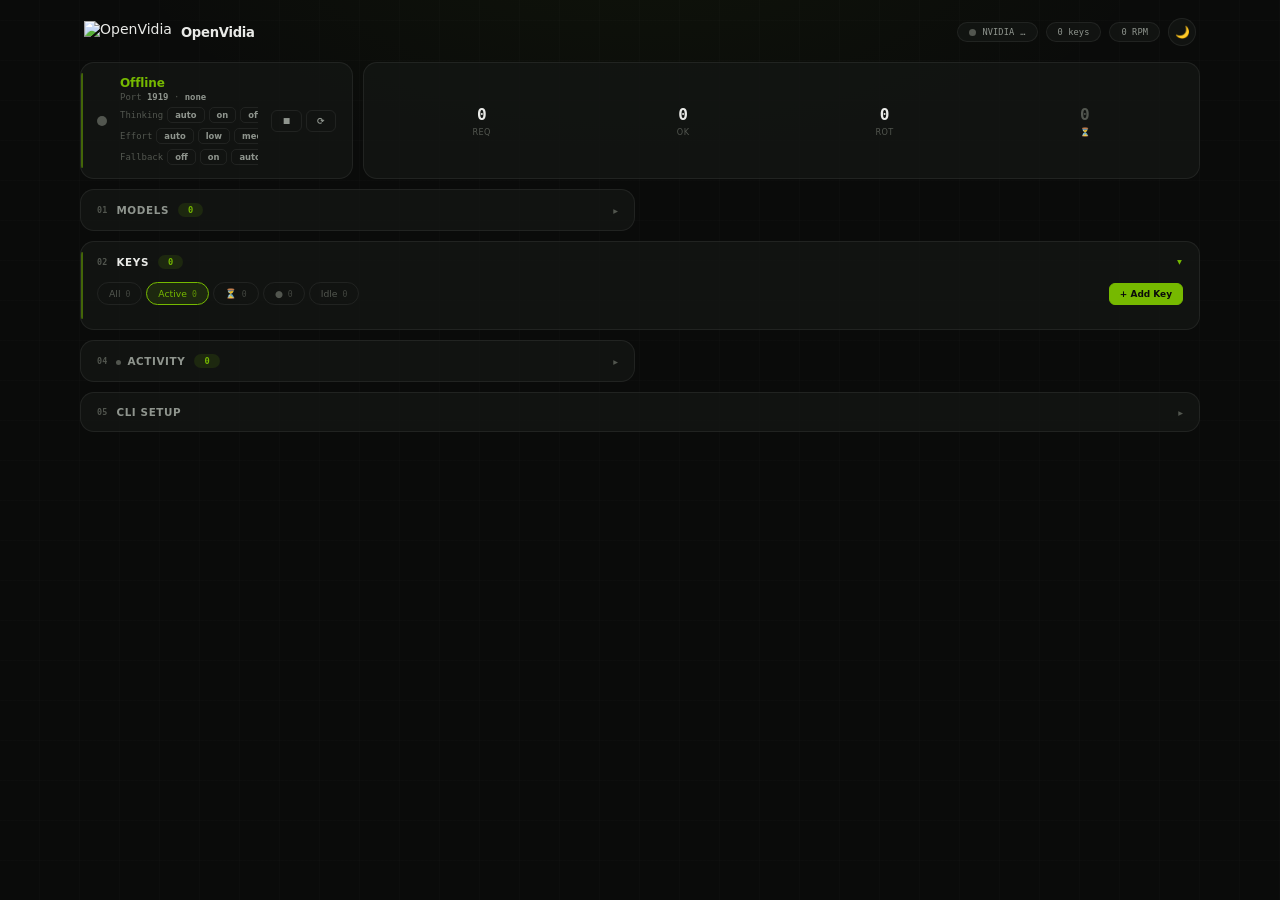
==== openvidia/web/index.html @ 31b2cf1f "feat(ui): upstream health badge, model health status and auto-refresh catalog" ====
<!doctype html>
<html lang="en" data-theme="dark">
  <head>
    <meta charset="UTF-8" />
    <meta name="viewport" content="width=device-width, initial-scale=1.0, maximum-scale=1.0, user-scalable=no" />
    <meta name="description" content="OpenVidia — local multi-key proxy control panel for NVIDIA-hosted models." />
    <title>OpenVidia</title>
    <link rel="icon" type="image/x-icon" href="favicon.ico">
    <link rel="stylesheet" href="styles.css" />
  </head>
  <body>
    <div id="bg-canvas"></div>
    <div id="toast-container"></div>

    <div id="app">
      <header>
        <div class="logo">
          <img src="logo.png" alt="OpenVidia" class="logo-img">
          <span class="logo-text">OpenVidia</span>
        </div>
        <div class="header-right">
          <span class="header-stat upstream-badge" id="hUpstream" title="NVIDIA upstream health — probed every 30s">
            <span class="up-dot" id="upDot"></span> NVIDIA <span id="upText">…</span>
          </span>
          <span class="header-stat" id="hKeyCount">0 keys</span>
          <span class="header-stat" id="hRpm">0 RPM</span>
          <button class="theme-btn" id="themeToggle" title="Toggle theme">🌙</button>
        </div>
      </header>

      <div class="bento">
        <!-- ── STATUS (cell-status) ── -->
        <div class="bento-cell cell-status">
          <span class="indicator-dot" id="statusDot"><span class="pulse-dot running"></span></span>
          <div class="status-info">
            <span class="status-label" id="statusText">Running</span>
            <span class="status-meta">Port <strong id="portDisplay">1919</strong> · <strong id="activeModelDisplay">none</strong></span>
            <!-- Reasoning toggle: a hybrid model emits nothing until it stops
                 thinking, which is the difference between a 2s and a 160s
                 first token. Applies to the active model. -->
            <span class="status-meta think-row">
              Thinking
              <button class="btn btn-xs think-btn" data-think="auto" title="Leave it to the model">auto</button>
              <button class="btn btn-xs think-btn" data-think="on" title="Force reasoning on">on</button>
              <button class="btn btn-xs think-btn" data-think="off" title="Force reasoning off — much faster first token">off</button>
            </span>
            <!-- Reasoning effort: granularità oltre on/off.
                 low = fast/zero thinking, medium = balanced, high = deep/focused -->
            <span class="status-meta effort-row">
              Effort
              <button class="btn btn-xs effort-btn" data-effort="auto" title="Defer to thinking toggle">auto</button>
              <button class="btn btn-xs effort-btn" data-effort="low" title="Fast — no reasoning, temp 0.7">low</button>
              <button class="btn btn-xs effort-btn" data-effort="medium" title="Balanced — thinking on, temp 0.5">med</button>
              <button class="btn btn-xs effort-btn" data-effort="high" title="Deep — thinking on, temp 0.2">high</button>
            </span>
            <span class="status-meta fallback-row">
              Fallback
              <button class="btn btn-xs fallback-btn" data-fallback="off" title="Never failover — return 503 if model is down">off</button>
              <button class="btn btn-xs fallback-btn" data-fallback="on" title="Always failover to next healthy preset">on</button>
              <button class="btn btn-xs fallback-btn" data-fallback="auto" title="Failover only when circuit is open">auto</button>
            </span>
          </div>
          <div class="status-acts">
            <button class="btn btn-sm" id="stopBtn" title="Stop">⏹</button>
            <button class="btn btn-sm" id="startBtn" title="Start" style="display:none">▶</button>
            <button class="btn btn-sm" id="restartBtn" title="Restart">⟳</button>
          </div>
        </div>

        <!-- ── STATS (cell-stats, col-span-3) ── -->
        <div class="bento-cell cell-stats col-span-3">
          <div class="stat-mini"><span class="stat-num" id="statReqs">0</span><span class="stat-label">req</span></div>
          <div class="stat-mini"><span class="stat-num" id="statOk">0</span><span class="stat-label">ok</span></div>
          <div class="stat-mini"><span class="stat-num" id="statRots">0</span><span class="stat-label">rot</span></div>
          <div class="stat-mini" id="cdMini"><span class="stat-num" id="statCooldowns">0</span><span class="stat-label">⏳</span></div>
        </div>

        <!-- ── MODELS (unica lista; ★ Starred = shortlist di scelta rapida) ── -->
        <div class="bento-cell cell-models col-span-2" data-dropdown>
          <div class="bento-hd" data-toggle data-idx="01">
            <span class="bento-ttl">Models</span>
            <span class="bento-badge" id="modelCount">0</span>
            <span class="chevron">▸</span>
          </div>
          <div class="bento-body" data-body>
            <div class="bento-body-inner">
              <div class="browser-filters" id="modelFilters"></div>
              <input type="text" class="browser-input" id="modelSearch" placeholder="Search models…" spellcheck="false" />
              <div class="browser-list" id="modelList"><div class="browser-empty">Loading…</div></div>
            </div>
          </div>
        </div>

        <!-- ── KEY MANAGEMENT (subito dopo status/stats, full width, default aperto) ── -->
        <div class="bento-cell cell-keys col-span-4 open" data-dropdown>
          <div class="bento-hd" data-toggle data-idx="02">
            <span class="bento-ttl">Keys</span>
            <span class="bento-badge" id="keyCount">0</span>
            <span class="chevron">▸</span>
          </div>
          <div class="bento-body" data-body>
            <div class="bento-body-inner">
              <div class="keys-toolbar">
                <div class="key-filters" id="keyFilters">
                  <button class="key-filter" data-filter="all">All <span class="filter-count" id="fAll">0</span></button>
                  <button class="key-filter active" data-filter="active">Active <span class="filter-count" id="fActive">0</span></button>
                  <button class="key-filter" data-filter="cooldown">⏳ <span class="filter-count" id="fCooldown">0</span></button>
                  <button class="key-filter" data-filter="fresh">● <span class="filter-count" id="fFresh">0</span></button>
                  <button class="key-filter" data-filter="idle">Idle <span class="filter-count" id="fIdle">0</span></button>
                </div>
                <button class="btn btn-sm btn-primary" id="addKeyBtn">+ Add Key</button>
              </div>
              <div class="slide-form hidden" id="keyAddForm">
                <input type="text" id="newKeyInput" spellcheck="false" placeholder="nvapi-…" autocomplete="off" />
                <div class="slide-form-actions">
                  <button class="btn btn-sm btn-primary" id="confirmAddKeyBtn">Add</button>
                  <button class="btn btn-sm" id="cancelAddKeyBtn">Cancel</button>
                </div>
              </div>
              <div class="empty-state hidden" id="keysEmpty">
                <div class="empty-ttl">No keys loaded</div>
                <div class="empty-desc">Add keys with the button above</div>
              </div>
              <div id="keysList" class="keys-list"></div>
            </div>
          </div>
        </div>

        <!-- ── ACTIVITY LOG (cell-log, col-span-2) ── -->
        <div class="bento-cell cell-log col-span-2" data-dropdown>
          <div class="bento-hd" data-toggle data-idx="04">
            <span class="bento-ttl"><span class="log-dot" id="logDot"></span>Activity</span>
            <span class="bento-badge" id="logCount">0</span>
            <span class="chevron">▸</span>
          </div>
          <div class="bento-body" data-body>
            <div class="bento-body-inner">
              <div class="log-toolbar">
                <button class="btn btn-sm" id="clearLogBtn">Clear</button>
              </div>
              <div class="log-box" id="logArea">
                <div class="log-empty">Waiting for events…</div>
              </div>
            </div>
          </div>
        </div>

        <!-- ── CLI SETUP (cell-cli, full width) ── -->
        <div class="bento-cell cell-cli col-span-4" data-dropdown>
          <div class="bento-hd" data-toggle data-idx="05">
            <span class="bento-ttl">CLI Setup</span>
            <span class="chevron">▸</span>
          </div>
          <div class="bento-body" data-body>
            <div class="bento-body-inner">
              <div class="cli-tabs" id="cliTabs"></div>
              <div class="cli-setup" id="cliSetup"></div>
            </div>
          </div>
        </div>
      </div>
    </div>

    <script type="module" src="main.js"></script>
  </body>
</html>
---- openvidia/web/styles.css ----
:root {
  --nv-green: #76B900;
  --nv-green-dark: #4a7a00;
  --nv-green-bright: #94E000;
  --nv-green-glow: rgba(118,185,0,0.35);
  --nv-green-soft: rgba(118,185,0,0.12);

  --bg: #0a0b0a;
  --surface: rgba(19,21,19,0.92);
  --surface2: rgba(26,28,26,0.92);
  --surface-raised: rgba(32,35,32,0.95);
  --border: rgba(255,255,255,0.065);
  --border-strong: rgba(255,255,255,0.12);
  --hover: rgba(56,60,56,0.5);

  --text: #e9eae7;
  --text2: #8f958e;
  --text3: #52564f;

  --accent: var(--nv-green);
  --accent-bright: var(--nv-green-bright);
  --accent-soft: var(--nv-green-soft);

  --green: #76B900;
  --red: #ff4d4d;
  --red-soft: rgba(255,77,77,0.12);
  --amber: #ffb020;
  --amber-soft: rgba(255,176,32,0.12);
  --blue: #5b9dff;

  --radius: 14px;
  --radius-sm: 8px;
  --font: 'Inter',system-ui,-apple-system,BlinkMacSystemFont,'Segoe UI',sans-serif;
  --mono: 'JetBrains Mono','Fira Code','Cascadia Code',monospace;

  /* CLI setup module reuses the same tokens as everything else */
  --c-elev: var(--surface2);
  --c-border: var(--border);
  --c-text: var(--text);
  --c-text-dim: var(--text2);
  --c-accent: var(--accent);
  --c-bg: rgba(0,0,0,0.35);
}
[data-theme="light"] {
  --bg: #eef0ec;
  --surface: rgba(255,255,255,0.85);
  --surface2: rgba(247,248,245,0.9);
  --surface-raised: rgba(255,255,255,0.95);
  --border: rgba(0,0,0,0.07);
  --border-strong: rgba(0,0,0,0.14);
  --hover: rgba(200,205,196,0.45);

  --text: #1c1e1a;
  --text2: #5b5f57;
  --text3: #8d9188;

  --accent: var(--nv-green-dark);
  --accent-bright: #3d6600;
  --accent-soft: rgba(74,122,0,0.09);

  --green: #4a7a00;
  --red: #c4372a;
  --red-soft: rgba(196,55,42,0.09);
  --amber: #a06800;
  --amber-soft: rgba(160,104,0,0.1);
  --blue: #1d5ecb;

  --c-bg: rgba(0,0,0,0.03);
}

/* No webfont import. It sat after the :root blocks, where the CSS spec says
   @import is invalid and browsers drop it — so Inter never actually loaded and
   the stacks below have always been what rendered. Making it work would mean a
   local dashboard calling out to Google on every open, which is the opposite of
   what this app is for. The system stacks in --font/--mono stand on their own. */

*,*::before,*::after{margin:0;padding:0;box-sizing:border-box}
html{font-size:14px;-webkit-font-smoothing:antialiased;-moz-osx-font-smoothing:grayscale;-webkit-tap-highlight-color:transparent}
body{
  font-family:var(--font);color:var(--text);background:var(--bg);
  min-height:100vh;display:flex;justify-content:center;padding:16px;
  transition:background .3s ease
}
#bg-canvas{
  position:fixed;inset:0;z-index:0;
  background:
    radial-gradient(ellipse 70% 50% at 50% -10%,rgba(118,185,0,0.05) 0,transparent 60%),
    repeating-linear-gradient(0deg,transparent,transparent 39px,rgba(255,255,255,0.012) 39px,rgba(255,255,255,0.012) 40px),
    repeating-linear-gradient(90deg,transparent,transparent 39px,rgba(255,255,255,0.012) 39px,rgba(255,255,255,0.012) 40px),
    var(--bg);
  transition:background .3s ease
}
[data-theme="light"] #bg-canvas{
  background:
    radial-gradient(ellipse 70% 50% at 50% -10%,rgba(74,122,0,0.04) 0,transparent 60%),
    repeating-linear-gradient(0deg,transparent,transparent 39px,rgba(0,0,0,0.018) 39px,rgba(0,0,0,0.018) 40px),
    repeating-linear-gradient(90deg,transparent,transparent 39px,rgba(0,0,0,0.018) 39px,rgba(0,0,0,0.018) 40px),
    var(--bg);
}
#app{position:relative;z-index:1;width:100%;max-width:1120px;display:flex;flex-direction:column;gap:10px;animation:fadeIn .5s cubic-bezier(.16,1,.3,1)}
@keyframes fadeIn{from{opacity:0;transform:translateY(8px)}to{opacity:1;transform:translateY(0)}}

/* ── Header ─────────────────────────────────── */
header{display:flex;align-items:center;justify-content:space-between;padding:2px 4px 6px}
.logo{display:flex;align-items:center;gap:9px}
.logo-img{height:22px;width:auto;display:block}
.logo-text{font-size:.94rem;font-weight:800;letter-spacing:-.02em}
.header-right{display:flex;align-items:center;gap:8px}
.header-stat{
  font-family:var(--mono);font-size:.62rem;font-weight:500;color:var(--text2);
  background:var(--surface);border:1px solid var(--border);padding:4px 11px;border-radius:100px;
  letter-spacing:.01em
}
.theme-btn{
  width:28px;height:28px;border:1px solid var(--border);border-radius:50%;
  background:var(--surface);color:var(--text2);font-size:.85rem;cursor:pointer;
  display:flex;align-items:center;justify-content:center;transition:background .18s,color .18s,border-color .18s
}
.theme-btn:hover{background:var(--hover);color:var(--text);border-color:var(--border-strong)}

/* ── Upstream (NVIDIA) health badge ──────────── */
.upstream-badge{display:inline-flex;align-items:center;gap:6px;cursor:help}
.up-dot{width:7px;height:7px;border-radius:50%;background:var(--text3);flex:none}
.upstream-badge.up-ok{color:var(--green);border-color:color-mix(in srgb,var(--green) 40%,var(--border))}
.upstream-badge.up-ok .up-dot{background:var(--green);box-shadow:0 0 6px color-mix(in srgb,var(--green) 70%,transparent)}
.upstream-badge.up-slow{color:var(--amber);border-color:color-mix(in srgb,var(--amber) 40%,var(--border))}
.upstream-badge.up-slow .up-dot{background:var(--amber);box-shadow:0 0 6px color-mix(in srgb,var(--amber) 70%,transparent)}
.upstream-badge.up-down{color:var(--red);border-color:color-mix(in srgb,var(--red) 40%,var(--border))}
.upstream-badge.up-down .up-dot{background:var(--red);box-shadow:0 0 6px color-mix(in srgb,var(--red) 70%,transparent)}
.upstream-badge.up-down .pulse{animation:pulseRed 1.6s ease-in-out infinite}
@keyframes pulseRed{0%,100%{opacity:1}50%{opacity:.35}}
.upstream-detail{font-size:.62rem;color:var(--text2);margin-left:2px}

/* ── Model health badge (in the model list) ──── */
.health-badge{
  font-family:var(--mono);font-size:.55rem;font-weight:700;letter-spacing:.04em;
  padding:1px 6px;border-radius:100px;margin-left:6px;flex:none;text-transform:uppercase
}
.health-badge.health-bad{color:#fff;background:var(--red)}
.health-badge.health-slow{color:#1a1a1a;background:var(--amber)}

/* ── Bento Grid ──────────────────────────────── */
.bento{
  display:grid;
  grid-template-columns:repeat(4,1fr);
  grid-auto-rows:auto;
  gap:10px;
}
.col-span-2{grid-column:span 2}
.col-span-3{grid-column:span 3}
.col-span-4{grid-column:span 4}

.bento-cell{
  background:var(--surface);border:1px solid var(--border);border-radius:var(--radius);
  overflow:hidden;position:relative;transition:border-color .2s ease,background .2s ease
}
.bento-cell::before{
  content:'';position:absolute;left:0;top:10px;bottom:10px;width:2px;border-radius:2px;background:var(--accent);
  opacity:0;transition:opacity .2s ease
}
.bento-cell.open::before{opacity:.5}
.bento-cell:hover{border-color:var(--border-strong)}

.bento-hd{
  display:flex;align-items:center;gap:9px;padding:13px 16px;cursor:pointer;
  user-select:none;-webkit-user-select:none
}
.bento-hd::before{
  content:attr(data-idx);font-family:var(--mono);font-size:.6rem;font-weight:600;
  color:var(--text3);letter-spacing:.02em;flex-shrink:0
}
.bento-ttl{font-size:.74rem;font-weight:700;text-transform:uppercase;letter-spacing:.06em;color:var(--text2)}
.bento-cell.open .bento-ttl{color:var(--text)}
.bento-badge{
  font-family:var(--mono);font-size:.62rem;font-weight:600;color:var(--accent);
  background:var(--accent-soft);padding:2px 10px;border-radius:100px;letter-spacing:.01em
}
.chevron{margin-left:auto;color:var(--text3);font-size:.68rem;transition:transform .25s cubic-bezier(.16,1,.3,1)}
.bento-cell.open .chevron{transform:rotate(90deg);color:var(--accent)}

.bento-body{max-height:0;overflow:hidden;transition:max-height .35s cubic-bezier(.16,1,.3,1)}
.bento-cell.open .bento-body{max-height:none}
.bento-body-inner{padding:0 16px 14px 16px}

/* ── Status cell (no dropdown) ──────────────── */
.cell-status{display:flex;align-items:center;gap:13px;padding:13px 16px}
.cell-status::before{opacity:.5}
.indicator-dot{display:flex}
.pulse-dot{width:10px;height:10px;border-radius:50%;position:relative;background:var(--text3)}
.pulse-dot.running{background:var(--green);box-shadow:0 0 10px rgba(118,185,0,.45)}
.pulse-dot.running::after{
  content:'';position:absolute;inset:-4px;border-radius:50%;border:1.5px solid rgba(118,185,0,.3);
  animation:ring-pulse 2s ease-out infinite
}
@keyframes ring-pulse{0%{transform:scale(.7);opacity:1}100%{transform:scale(1.6);opacity:0}}
.status-info{display:flex;flex-direction:column;gap:2px;flex:1;min-width:0}
.status-label{font-size:.86rem;font-weight:700;color:var(--green);letter-spacing:-.01em}
.status-meta{font-size:.64rem;color:var(--text3);overflow:hidden;text-overflow:ellipsis;white-space:nowrap;font-family:var(--mono)}
.status-meta strong{color:var(--text2);font-weight:600}
.status-acts{display:flex;gap:4px;flex-shrink:0}

/* ── Stats cell (no dropdown) ───────────────── */
.cell-stats{display:flex;align-items:center;justify-content:space-around;padding:14px 16px}
.stat-mini{display:flex;flex-direction:column;align-items:center;gap:3px}
.stat-mini .stat-num{font-family:var(--mono);font-size:1.15rem;font-weight:700;color:var(--text);letter-spacing:-.01em}
.stat-mini .stat-label{font-size:.58rem;color:var(--text3);text-transform:uppercase;letter-spacing:.05em}
.stat-mini#cdMini .stat-num{color:var(--text3)}
.stat-mini#cdMini.warn .stat-num{color:var(--amber);animation:blink-warn 1.2s ease-in-out infinite}
@keyframes blink-warn{0%,100%{opacity:1}50%{opacity:.45}}

/* ── Keys toolbar ────────────────────────────── */
.keys-toolbar{display:flex;align-items:center;justify-content:space-between;gap:8px;margin-bottom:10px;flex-wrap:wrap}
.key-filters{display:flex;gap:4px;flex-wrap:wrap}
.key-filter{
  display:inline-flex;align-items:center;gap:5px;
  padding:5px 11px;border:1px solid var(--border);border-radius:100px;
  background:transparent;color:var(--text3);font-family:var(--font);font-size:.66rem;font-weight:500;
  cursor:pointer;transition:all .15s
}
.key-filter:hover{border-color:var(--border-strong);color:var(--text2)}
.key-filter.active{background:var(--accent-soft);color:var(--accent);border-color:var(--accent)}
.filter-count{font-family:var(--mono);font-size:.58rem;opacity:.75}

.keys-list{display:flex;flex-direction:column;gap:4px;max-height:340px;overflow-y:auto}

/* ── Key row ─────────────────────────────────── */
.empty-state{display:flex;flex-direction:column;align-items:center;gap:5px;padding:24px 20px;text-align:center}
.empty-ttl{font-size:.78rem;font-weight:600;color:var(--text2)}
.empty-desc{font-size:.66rem;color:var(--text3)}
.hidden{display:none!important}

.key-row{display:flex;align-items:center;padding:9px 12px;border:1px solid var(--border);border-radius:var(--radius-sm);background:var(--surface2);gap:10px;transition:background .16s,border-color .16s}
.key-row:hover{border-color:var(--border-strong)}
.key-row.active{border-color:var(--accent);background:var(--accent-soft)}
.key-dot{width:7px;height:7px;border-radius:50%;flex-shrink:0}
.key-dot.key-fresh{background:var(--green);box-shadow:0 0 5px rgba(118,185,0,.35)}
.key-dot.key-cooldown{background:var(--amber);box-shadow:0 0 5px rgba(255,176,32,.3)}
.key-dot.key-idle{background:var(--text3);opacity:.5}
.key-val{font-family:var(--mono);font-size:.7rem;color:var(--text2);overflow:hidden;text-overflow:ellipsis;white-space:nowrap;flex:1;min-width:0;cursor:pointer;transition:color .18s}
.key-val:hover{color:var(--text)}
.key-acts{display:flex;align-items:center;gap:5px;flex-shrink:0}
.key-badge{font-family:var(--mono);font-size:.56rem;font-weight:700;color:var(--accent);background:var(--accent-soft);padding:2px 7px;border-radius:100px;letter-spacing:.01em}
.key-badge.cd{color:var(--amber);background:var(--amber-soft)}
.key-info{font-family:var(--mono);font-size:.58rem;color:var(--text3);white-space:nowrap;display:flex;align-items:center;gap:4px}
.key-act{display:inline-flex;align-items:center;justify-content:center;width:26px;height:26px;border:none;border-radius:5px;background:transparent;color:var(--text3);cursor:pointer;transition:background .18s,color .18s}
.key-act:hover{background:var(--hover);color:var(--text2)}
.key-act.danger:hover{background:var(--red-soft);color:var(--red)}

/* ── Preset grid ─────────────────────────────── */
.preset-grid{display:flex;flex-wrap:wrap;gap:6px}
.preset-grid button{
  flex:1;min-width:100px;padding:9px 12px;border:1px solid var(--border);border-radius:var(--radius-sm);
  background:var(--surface2);color:var(--text2);font-family:var(--font);font-size:.72rem;
  font-weight:500;cursor:pointer;text-align:center;position:relative;
  transition:border-color .18s,color .18s,background .18s,transform .18s
}
.preset-grid button:hover{border-color:var(--border-strong);color:var(--text);background:var(--hover);transform:translateY(-1px)}
.preset-grid button.active{border-color:var(--accent);color:var(--accent-bright);background:var(--accent-soft)}
.preset-rm{position:absolute;top:-4px;right:-4px;width:16px;height:16px;border-radius:50%;background:var(--red);color:#fff;font-size:.55rem;font-weight:700;line-height:16px;text-align:center;opacity:0;transition:opacity .18s;cursor:pointer}
.preset-grid button:hover .preset-rm{opacity:1}
.preset-rm:hover{transform:scale(1.15)}
[data-theme="light"] .preset-grid button.active{color:var(--accent)}

/* ── Model browser ────────────────────────────── */
.browser-filters{display:flex;flex-wrap:wrap;gap:4px;margin-bottom:8px}
.browser-filter{padding:4px 10px;border:1px solid var(--border);border-radius:100px;background:transparent;color:var(--text3);font-family:var(--font);font-size:.64rem;font-weight:500;cursor:pointer;transition:all .15s}
.browser-filter:hover{border-color:var(--border-strong);color:var(--text2)}
.browser-filter.active{background:var(--accent-soft);color:var(--accent);border-color:var(--accent)}
.browser-input{width:100%;padding:8px 12px;border:1px solid var(--border);border-radius:6px;background:var(--c-bg);color:var(--text);font-family:var(--font);font-size:.72rem;outline:none;margin-bottom:8px;transition:border-color .18s}
.browser-input:focus{border-color:var(--accent)}
.browser-list{max-height:300px;overflow-y:auto;display:flex;flex-direction:column;gap:1px}
.browser-empty{text-align:center;padding:16px;color:var(--text3);font-size:.7rem}
.browser-item{display:flex;align-items:center;justify-content:space-between;padding:7px 10px;border-radius:6px;cursor:pointer;gap:8px;transition:background .18s}
.browser-item:hover{background:var(--hover)}
.browser-item.active{background:var(--accent-soft)}
.browser-name{font-family:var(--mono);font-size:.64rem;color:var(--text2);overflow:hidden;text-overflow:ellipsis;white-space:nowrap;flex:1;min-width:0}
.browser-item.active .browser-name{color:var(--accent)}
.browser-owner{font-size:.6rem;color:var(--text3);flex-shrink:0}
.browser-acts{display:flex;align-items:center;flex-shrink:0;gap:4px}
.browser-add{display:inline-flex;align-items:center;justify-content:center;width:22px;height:22px;border:none;border-radius:4px;background:transparent;color:var(--text3);cursor:pointer;transition:all .15s}
.browser-add:hover{background:var(--accent-soft);color:var(--accent);transform:scale(1.1)}
.browser-check{font-size:.64rem;color:var(--green);opacity:.75}
.browser-star{display:inline-flex;align-items:center;justify-content:center;width:22px;height:22px;border:none;border-radius:4px;background:transparent;color:var(--text3);cursor:pointer;font-size:.82rem;line-height:1;transition:all .15s}
.browser-star:hover{background:var(--accent-soft);transform:scale(1.15)}
.browser-star.on{color:var(--amber)}
.browser-test{display:inline-flex;align-items:center;justify-content:center;width:22px;height:22px;border:none;border-radius:4px;background:transparent;color:var(--text3);cursor:pointer;font-size:.64rem;transition:all .15s}
.browser-test:hover{background:var(--accent-soft);color:var(--green)}
.browser-test.testing{animation:pulse .5s ease infinite;color:var(--amber)}
@keyframes pulse{50%{opacity:.4}}
.browser-test.done{color:var(--green)}
.browser-test.fail{color:var(--red)}
.test-result{font-family:var(--mono);font-size:.6rem;padding:6px 10px;border-radius:6px;margin-top:4px;animation:slide .2s ease}
.test-result.ok{background:var(--accent-soft);color:var(--green);border:1px solid rgba(118,185,0,.15)}
.test-result.fail{background:rgba(255,68,68,.08);color:var(--red);border:1px solid rgba(255,68,68,.15)}

/* ── Log ────────────────────────────────────── */
.log-toolbar{display:flex;justify-content:flex-end;margin-bottom:4px}
.log-dot{display:inline-block;width:5px;height:5px;border-radius:50%;background:var(--text3);margin-right:6px;vertical-align:middle;transition:background .18s}
.log-dot.active{background:var(--green);box-shadow:0 0 6px rgba(118,185,0,.5)}
.log-box{height:260px;overflow-y:auto;font-family:var(--mono);font-size:.66rem;line-height:1.6;color:var(--text3)}
.log-empty{color:var(--text3);font-family:var(--font);font-size:.7rem;text-align:center;padding:30px 0;opacity:.5}
.log-entry{display:flex;align-items:baseline;gap:8px;padding:2px 8px;animation:logIn .12s ease}
@keyframes logIn{from{opacity:0;transform:translateX(-4px)}to{opacity:1;transform:translateX(0)}}
.log-entry:hover{background:rgba(255,255,255,.03)}
[data-theme="light"] .log-entry:hover{background:rgba(0,0,0,.03)}
.log-time{color:var(--text3);opacity:.5;flex-shrink:0;font-size:.6rem}
.log-msg{flex:1;overflow:hidden;text-overflow:ellipsis}
.log-entry.info .log-msg{color:var(--text3)}
.log-entry.ok .log-msg{color:var(--green)}
.log-entry.warn .log-msg{color:var(--amber)}
.log-entry.error .log-msg{color:var(--red)}
.log-entry.cooldown .log-msg{color:var(--amber)}

/* ── Buttons ─────────────────────────────────── */
.btn{display:inline-flex;align-items:center;justify-content:center;gap:5px;padding:7px 14px;border:1px solid var(--border);border-radius:6px;font-family:var(--font);font-size:.7rem;font-weight:600;cursor:pointer;white-space:nowrap;color:var(--text2);background:transparent;transition:all .18s}
.btn:hover{background:var(--hover);color:var(--text)}
.btn-primary{background:var(--accent);color:#0a0b0a;border-color:var(--accent);font-weight:700}
.btn-primary:hover{background:var(--accent-bright);box-shadow:0 0 16px var(--nv-green-glow)}
.btn-sm{padding:5px 10px;font-size:.64rem}
.btn:focus-visible,.key-filter:focus-visible,.browser-filter:focus-visible,.preset-grid button:focus-visible,.theme-btn:focus-visible{outline:2px solid var(--accent);outline-offset:2px}

/* ── Slide form ──────────────────────────────── */
.slide-form{display:flex;flex-direction:column;gap:8px;margin-bottom:8px;padding:10px;border:1px solid var(--border);border-radius:var(--radius-sm);background:var(--c-bg);animation:slide .25s ease}
.slide-form.hidden{display:none}
@keyframes slide{from{opacity:0;max-height:0}to{opacity:1;max-height:300px}}
.slide-form input{width:100%;padding:9px 12px;border:1px solid var(--border);border-radius:6px;background:var(--c-bg);color:var(--text);font-family:var(--mono);font-size:.7rem;outline:none;transition:border-color .18s}
.slide-form input:focus{border-color:var(--accent)}
.slide-form-actions{display:flex;gap:8px}

/* ── Toast ─────────────────────────────────── */
#toast-container{position:fixed;top:12px;right:12px;z-index:500;display:flex;flex-direction:column;gap:6px;pointer-events:none}
.toast{display:flex;align-items:center;gap:8px;padding:10px 14px;background:var(--surface);backdrop-filter:blur(20px);border:1px solid var(--border);border-radius:8px;box-shadow:0 6px 24px rgba(0,0,0,.4);font-size:.72rem;color:var(--text);pointer-events:auto;max-width:300px;animation:toastIn .3s ease}
.toast.toast-out{animation:toastOut .25s ease forwards}
.toast-icon{width:16px;height:16px;border-radius:50%;display:flex;align-items:center;justify-content:center;font-size:.56rem;flex-shrink:0}
.toast-icon.ok{background:rgba(118,185,0,.1);color:var(--green)}
.toast-icon.warn{background:rgba(255,179,0,.1);color:var(--amber)}
.toast-icon.error{background:rgba(255,68,68,.1);color:var(--red)}
.toast-icon.info{background:rgba(68,138,255,.1);color:var(--blue)}
@keyframes toastIn{from{opacity:0;transform:translateX(30px)}to{opacity:1;transform:translateX(0)}}
@keyframes toastOut{from{opacity:1;transform:translateX(0)}to{opacity:0;transform:translateX(30px)}}

/* ── Scrollbar ──────────────────────────────── */
::-webkit-scrollbar{width:4px;height:4px}
::-webkit-scrollbar-track{background:transparent}
::-webkit-scrollbar-thumb{background:rgba(255,255,255,.07);border-radius:100px}
::-webkit-scrollbar-thumb:hover{background:rgba(255,255,255,.12)}
[data-theme="light"] ::-webkit-scrollbar-thumb{background:rgba(0,0,0,.1)}
[data-theme="light"] ::-webkit-scrollbar-thumb:hover{background:rgba(0,0,0,.16)}
::selection{background:rgba(118,185,0,.3);color:#fff}

/* ── Reduced motion ─────────────────────────── */
@media (prefers-reduced-motion: reduce) {
  *,*::before,*::after{animation-duration:.01ms!important;animation-iteration-count:1!important;transition-duration:.01ms!important}
}

/* ── Responsive: tablet (2 cols) ────────────── */
@media(max-width:900px){
  .bento{grid-template-columns:repeat(2,1fr)}
  .col-span-3{grid-column:span 2}
  .col-span-4{grid-column:span 2}
}

/* ── Responsive: narrow / phone portrait ─────── */
@media(max-width:600px){
  body{padding:8px}
  #app{max-width:100%}
  .bento{grid-template-columns:1fr}
  .col-span-2,.col-span-3,.col-span-4{grid-column:span 1}
  .preset-grid button{min-width:85px}
  .stat-mini .stat-num{font-size:.95rem}
  .keys-list{max-height:240px}
  .log-box{height:200px}
  .keys-toolbar{flex-direction:column;align-items:stretch}
}
@media(max-width:400px){
  body{padding:6px}
  header{flex-wrap:wrap;gap:6px}
  .header-right{gap:6px}
  .header-stat{font-size:.55rem;padding:2px 7px}
  .cell-status{gap:8px;padding:10px 12px}
  .cell-stats{padding:10px 8px;flex-wrap:wrap;gap:6px}
  .bento-hd{padding:10px 12px}
  .bento-body-inner{padding:0 12px 12px}
  .key-row{padding:6px 10px;gap:6px}
  .key-val{font-size:.64rem}
  .key-info{font-size:.52rem}
  .preset-grid button{min-width:70px;padding:7px 8px;font-size:.66rem}
  .log-box{height:160px}
  .log-entry{padding:1px 6px}
  .log-time{font-size:.54rem}
  .toast{max-width:220px;font-size:.66rem}
}
/* ── CLI Setup ─────────────────────────────── */
.cli-tabs{display:flex;gap:6px;flex-wrap:wrap;margin-bottom:14px}
.cli-tab{
  padding:7px 14px;background:var(--c-elev);border:1px solid var(--c-border);border-radius:100px;
  color:var(--c-text-dim);font-family:var(--font);font-size:.72rem;font-weight:500;cursor:pointer;
  display:flex;align-items:center;gap:6px;transition:all .15s
}
.cli-tab:hover{border-color:var(--border-strong);color:var(--c-text)}
.cli-tab.active{background:var(--accent-soft);border-color:var(--c-accent);color:var(--c-accent);font-weight:700}
.cli-tab-icon{font-size:.85rem;opacity:.85}

.cli-setup{max-width:100%}
.cli-setup-content h4{margin:0 0 10px;font-size:.76rem;color:var(--text2);font-weight:700;text-transform:uppercase;letter-spacing:.05em}
.cli-step{margin-bottom:12px}
.cli-step-label{font-size:.66rem;color:var(--c-accent);margin-bottom:5px;font-weight:600;text-transform:uppercase;letter-spacing:.05em}
.cli-step-code{background:var(--c-bg);border:1px solid var(--c-border);border-radius:var(--radius-sm);padding:10px 12px;overflow-x:auto;margin:0}
.cli-step-code code{font-family:var(--mono);font-size:.72rem;line-height:1.6;white-space:pre;color:var(--text)}

@media(max-width:600px){
  .cli-tab{padding:6px 11px;font-size:.68rem}
  .cli-step-code{padding:8px 10px}
  .cli-step-code code{font-size:.66rem}
}

/* Reasoning toggle: a hybrid model emits nothing while it thinks, so this is
   the difference between a 2s and a 160s first token. */
.btn-xs{padding:2px 7px;font-size:.6rem;border-radius:5px}
.think-row{display:inline-flex;align-items:center;gap:4px;margin-top:3px}
.think-btn.active{background:var(--accent);color:#0a0b0a;border-color:var(--accent);font-weight:700}
.effort-row{display:inline-flex;align-items:center;gap:4px;margin-top:3px}
.effort-btn.active{background:var(--accent);color:#0a0b0a;border-color:var(--accent);font-weight:700}
.fallback-row{display:inline-flex;align-items:center;gap:4px;margin-top:3px}
.fallback-btn.active{background:var(--accent);color:#0a0b0a;border-color:var(--accent);font-weight:700}
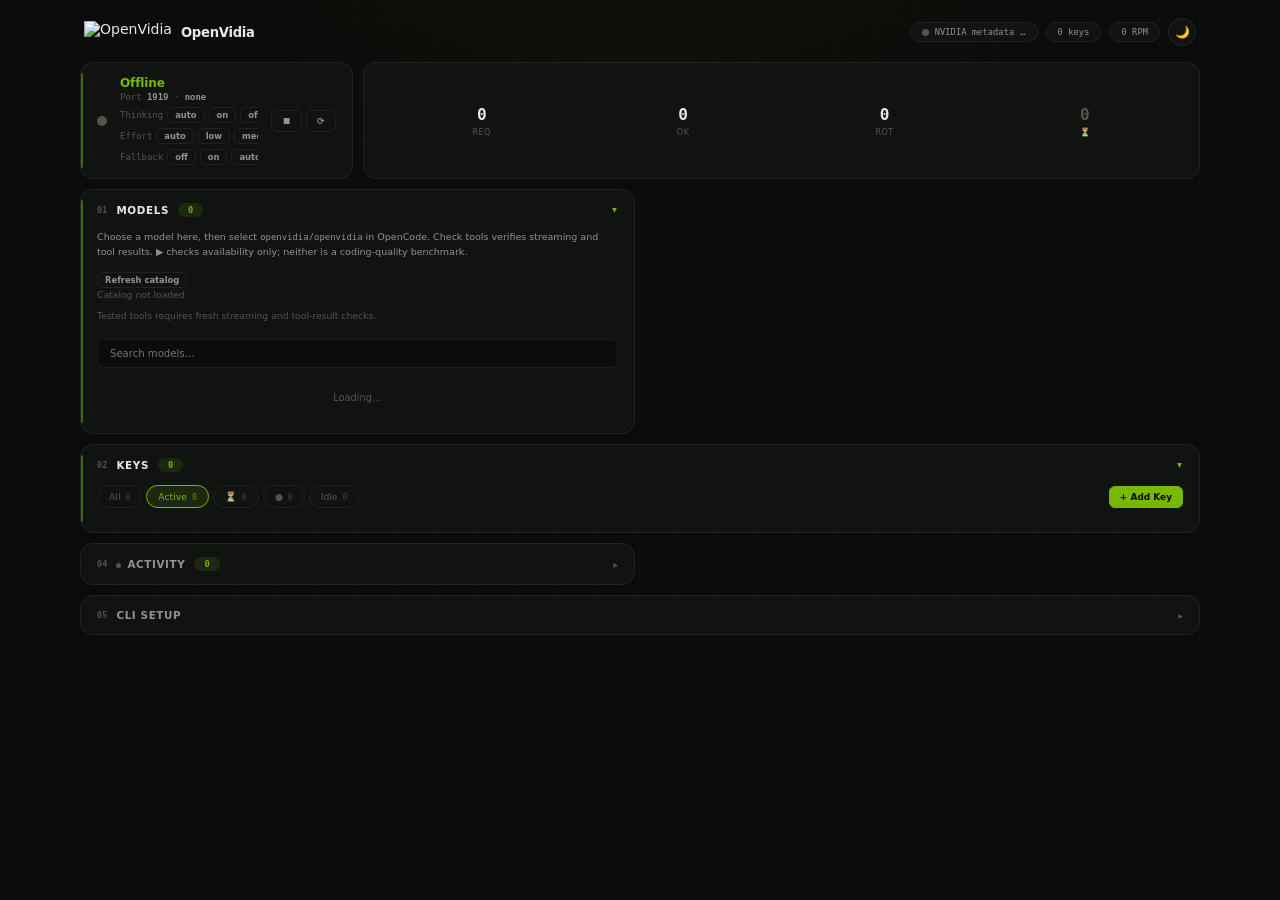
==== commit 097ad603: "Fix model checks and filter by fresh tool validation" ====
--- a/openvidia/web/index.html
+++ b/openvidia/web/index.html
@@ -19,8 +19,8 @@
           <span class="logo-text">OpenVidia</span>
         </div>
         <div class="header-right">
-          <span class="header-stat upstream-badge" id="hUpstream" title="NVIDIA upstream health — probed every 30s">
-            <span class="up-dot" id="upDot"></span> NVIDIA <span id="upText">…</span>
+          <span class="header-stat upstream-badge" id="hUpstream" title="NVIDIA metadata reachability — not an inference test; checked every 30s">
+            <span class="up-dot" id="upDot"></span> NVIDIA metadata <span id="upText">…</span>
           </span>
           <span class="header-stat" id="hKeyCount">0 keys</span>
           <span class="header-stat" id="hRpm">0 RPM</span>
@@ -44,7 +44,7 @@
               <button class="btn btn-xs think-btn" data-think="on" title="Force reasoning on">on</button>
               <button class="btn btn-xs think-btn" data-think="off" title="Force reasoning off — much faster first token">off</button>
             </span>
-            <!-- Reasoning effort: granularità oltre on/off.
+            <!-- Reasoning effort: finer granularity than on/off.
                  low = fast/zero thinking, medium = balanced, high = deep/focused -->
             <span class="status-meta effort-row">
               Effort
@@ -75,8 +75,8 @@
           <div class="stat-mini" id="cdMini"><span class="stat-num" id="statCooldowns">0</span><span class="stat-label">⏳</span></div>
         </div>
 
-        <!-- ── MODELS (unica lista; ★ Starred = shortlist di scelta rapida) ── -->
-        <div class="bento-cell cell-models col-span-2" data-dropdown>
+        <!-- ── MODELS (single list; ★ Starred = quick-pick shortlist) ── -->
+        <div class="bento-cell cell-models col-span-2 open" data-dropdown>
           <div class="bento-hd" data-toggle data-idx="01">
             <span class="bento-ttl">Models</span>
             <span class="bento-badge" id="modelCount">0</span>
@@ -84,6 +84,10 @@
           </div>
           <div class="bento-body" data-body>
             <div class="bento-body-inner">
+              <p class="model-guidance">Choose a model here, then select <code>openvidia/openvidia</code> in OpenCode. Check tools verifies streaming and tool results. ▶ checks availability only; neither is a coding-quality benchmark.</p>
+              <button class="btn btn-xs" id="refreshModelsBtn" type="button">Refresh catalog</button>
+              <div class="catalog-status" id="catalogStatus" role="status" aria-live="polite">Catalog not loaded</div>
+              <div class="catalog-status" id="catalogInfo">Tested tools requires fresh streaming and tool-result checks.</div>
               <div class="browser-filters" id="modelFilters"></div>
               <input type="text" class="browser-input" id="modelSearch" placeholder="Search models…" spellcheck="false" />
               <div class="browser-list" id="modelList"><div class="browser-empty">Loading…</div></div>
@@ -91,7 +95,7 @@
           </div>
         </div>
 
-        <!-- ── KEY MANAGEMENT (subito dopo status/stats, full width, default aperto) ── -->
+        <!-- ── KEY MANAGEMENT (right after status/stats, full width, open by default) ── -->
         <div class="bento-cell cell-keys col-span-4 open" data-dropdown>
           <div class="bento-hd" data-toggle data-idx="02">
             <span class="bento-ttl">Keys</span>
--- a/openvidia/web/styles.css
+++ b/openvidia/web/styles.css
@@ -423,3 +423,26 @@
 .effort-btn.active{background:var(--accent);color:#0a0b0a;border-color:var(--accent);font-weight:700}
 .fallback-row{display:inline-flex;align-items:center;gap:4px;margin-top:3px}
 .fallback-btn.active{background:var(--accent);color:#0a0b0a;border-color:var(--accent);font-weight:700}
+
+/* Catalog status keeps stale data visible without claiming it is current. */
+.catalog-status{font-size:.66rem;color:var(--text3);line-height:1.5;margin-bottom:8px;overflow-wrap:anywhere}
+.catalog-status.warn{color:var(--amber)}
+.browser-item.unavailable .browser-name{opacity:.55}
+.browser-item.unavailable{cursor:default}
+.browser-test:disabled{opacity:.35;cursor:not-allowed}
+
+.browser-info{display:flex;flex-direction:column;gap:3px;flex:1;min-width:0}
+.browser-info .browser-name{display:block;flex:initial;white-space:normal;overflow-wrap:anywhere}
+.browser-id{font-family:var(--mono);font-size:.56rem;color:var(--text3);overflow-wrap:anywhere}
+.browser-date,.browser-use-cases{font-size:.57rem;color:var(--text3);line-height:1.35;overflow-wrap:anywhere}
+.browser-item.unavailable .browser-info{opacity:.55}
+
+.model-guidance{font-size:.68rem;color:var(--text2);line-height:1.55;margin:0 0 10px}
+.model-guidance code{font-family:var(--mono);font-size:.64rem;overflow-wrap:anywhere}
+.validation-badge{font-size:.6rem;line-height:1.4;margin-top:2px;color:var(--text3)}
+.validation-badge.passed{color:var(--green)}
+.validation-badge.warn{color:var(--amber)}
+.validation-badge.failed{color:var(--red)}
+
+.browser-validate{font-family:var(--font);font-size:.57rem;line-height:1.4;border:1px solid var(--border);border-radius:4px;padding:3px 5px;background:var(--surface2);color:var(--text2);cursor:pointer;max-width:48px}
+.browser-validate:disabled{opacity:.5;cursor:wait}
